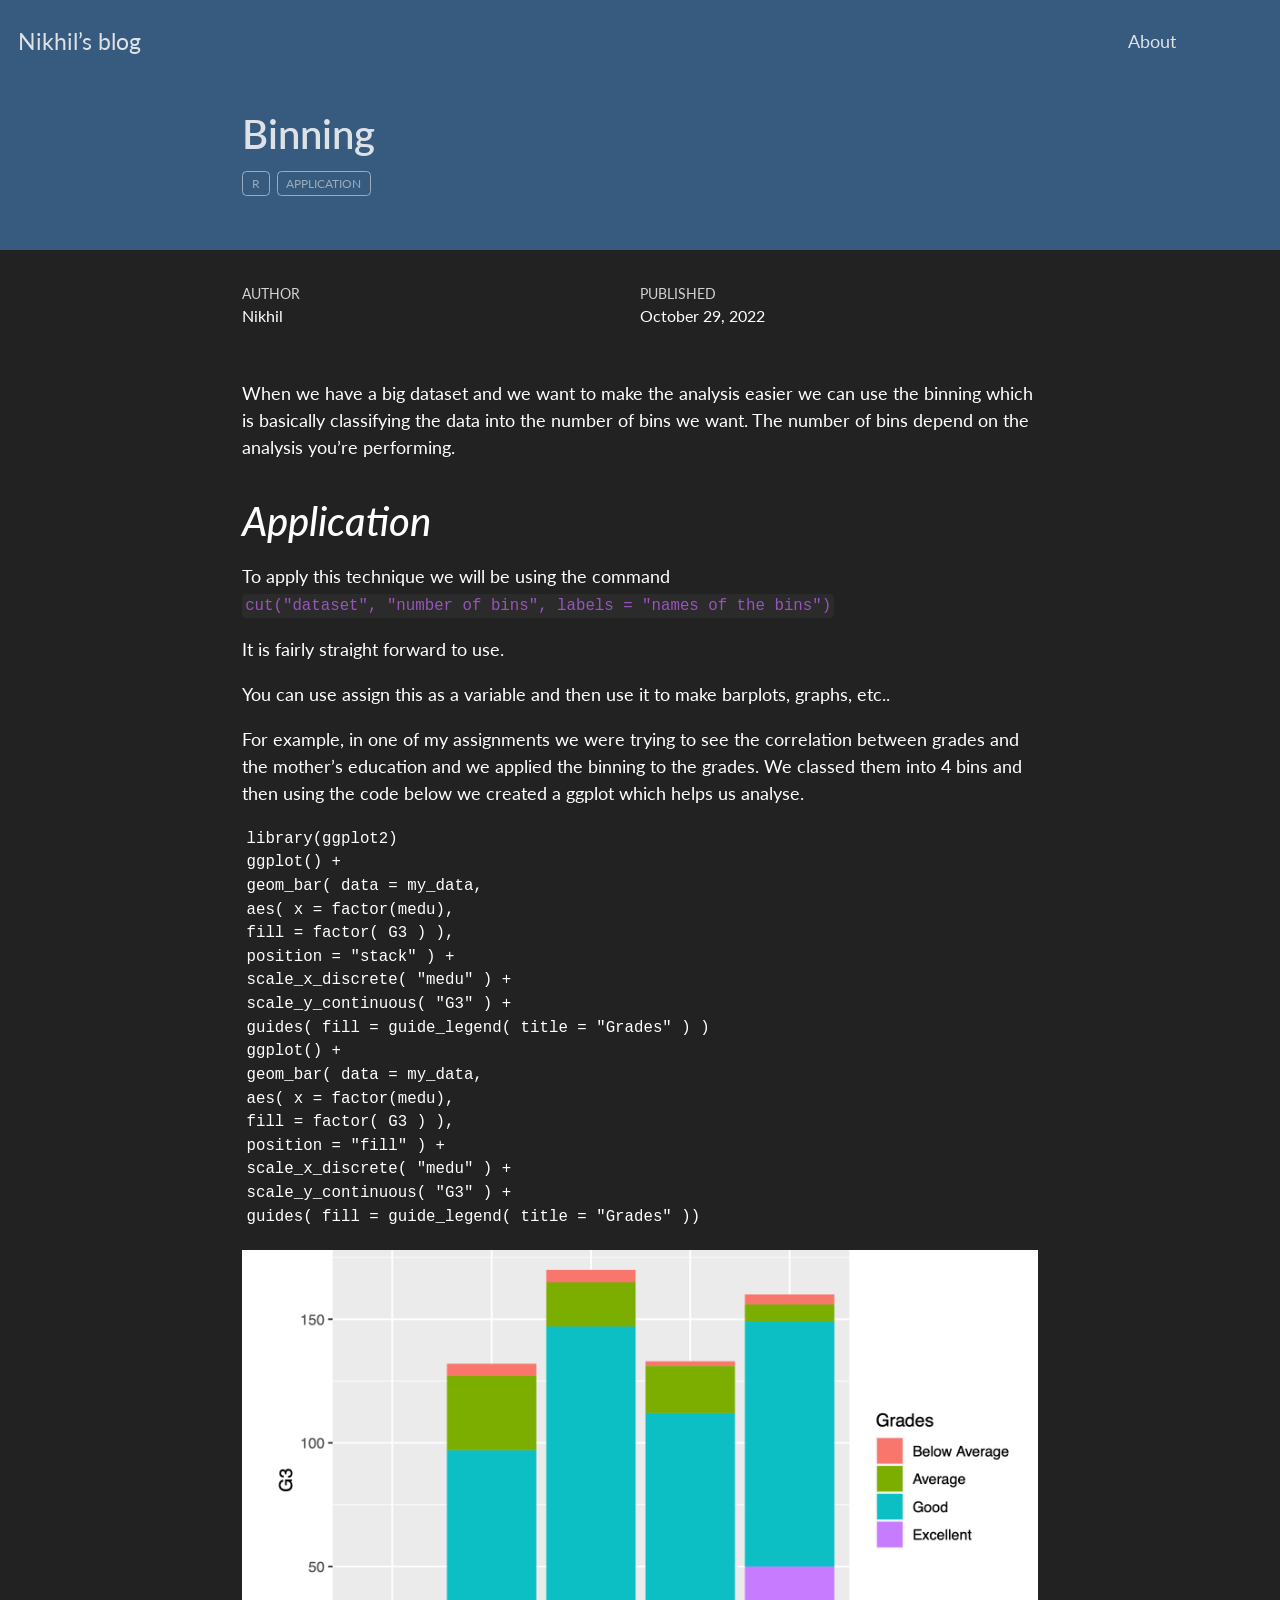
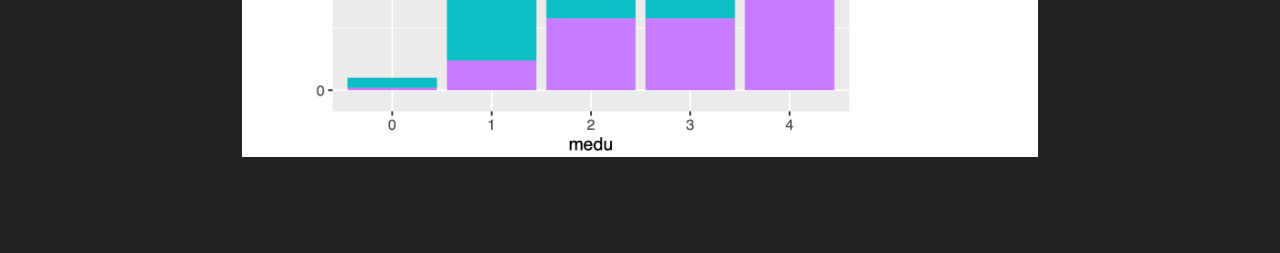
==== docs/posts/Binning/index.html @ 4b439d76 "init" ====
<!DOCTYPE html>
<html xmlns="http://www.w3.org/1999/xhtml" lang="en" xml:lang="en"><head>

<meta charset="utf-8">
<meta name="generator" content="quarto-1.1.251">

<meta name="viewport" content="width=device-width, initial-scale=1.0, user-scalable=yes">

<meta name="author" content="Nikhil">
<meta name="dcterms.date" content="2022-10-29">

<title>Nikhil’s blog - Binning</title>
<style>
code{white-space: pre-wrap;}
span.smallcaps{font-variant: small-caps;}
div.columns{display: flex; gap: min(4vw, 1.5em);}
div.column{flex: auto; overflow-x: auto;}
div.hanging-indent{margin-left: 1.5em; text-indent: -1.5em;}
ul.task-list{list-style: none;}
ul.task-list li input[type="checkbox"] {
  width: 0.8em;
  margin: 0 0.8em 0.2em -1.6em;
  vertical-align: middle;
}
</style>


<script src="../../site_libs/quarto-nav/quarto-nav.js"></script>
<script src="../../site_libs/quarto-nav/headroom.min.js"></script>
<script src="../../site_libs/clipboard/clipboard.min.js"></script>
<script src="../../site_libs/quarto-search/autocomplete.umd.js"></script>
<script src="../../site_libs/quarto-search/fuse.min.js"></script>
<script src="../../site_libs/quarto-search/quarto-search.js"></script>
<meta name="quarto:offset" content="../../">
<script src="../../site_libs/quarto-html/quarto.js"></script>
<script src="../../site_libs/quarto-html/popper.min.js"></script>
<script src="../../site_libs/quarto-html/tippy.umd.min.js"></script>
<script src="../../site_libs/quarto-html/anchor.min.js"></script>
<link href="../../site_libs/quarto-html/tippy.css" rel="stylesheet">
<link href="../../site_libs/quarto-html/quarto-syntax-highlighting-dark.css" rel="stylesheet" id="quarto-text-highlighting-styles">
<script src="../../site_libs/bootstrap/bootstrap.min.js"></script>
<link href="../../site_libs/bootstrap/bootstrap-icons.css" rel="stylesheet">
<link href="../../site_libs/bootstrap/bootstrap.min.css" rel="stylesheet" id="quarto-bootstrap" data-mode="dark">
<script id="quarto-search-options" type="application/json">{
  "location": "navbar",
  "copy-button": false,
  "collapse-after": 3,
  "panel-placement": "end",
  "type": "overlay",
  "limit": 20,
  "language": {
    "search-no-results-text": "No results",
    "search-matching-documents-text": "matching documents",
    "search-copy-link-title": "Copy link to search",
    "search-hide-matches-text": "Hide additional matches",
    "search-more-match-text": "more match in this document",
    "search-more-matches-text": "more matches in this document",
    "search-clear-button-title": "Clear",
    "search-detached-cancel-button-title": "Cancel",
    "search-submit-button-title": "Submit"
  }
}</script>


<link rel="stylesheet" href="../../styles.css">
</head>

<body class="nav-fixed fullcontent">

<div id="quarto-search-results"></div>
  <header id="quarto-header" class="headroom fixed-top">
    <nav class="navbar navbar-expand-lg navbar-dark ">
      <div class="navbar-container container-fluid">
      <div class="navbar-brand-container">
    <a class="navbar-brand" href="../../index.html">
    <span class="navbar-title">Nikhil’s blog</span>
    </a>
  </div>
          <button class="navbar-toggler" type="button" data-bs-toggle="collapse" data-bs-target="#navbarCollapse" aria-controls="navbarCollapse" aria-expanded="false" aria-label="Toggle navigation" onclick="if (window.quartoToggleHeadroom) { window.quartoToggleHeadroom(); }">
  <span class="navbar-toggler-icon"></span>
</button>
          <div class="collapse navbar-collapse" id="navbarCollapse">
            <ul class="navbar-nav navbar-nav-scroll ms-auto">
  <li class="nav-item">
    <a class="nav-link" href="../../about.html">About</a>
  </li>  
  <li class="nav-item compact">
    <a class="nav-link" href="https://github.com/nikh123"><i class="bi bi-github" role="img">
</i> 
 </a>
  </li>  
  <li class="nav-item compact">
    <a class="nav-link" href="https://twitter.com/Nikh108"><i class="bi bi-twitter" role="img">
</i> 
 </a>
  </li>  
  <li class="nav-item compact">
    <a class="nav-link" href="https://www.linkedin.com/in/nikhil-acharya-5a8049258/"><i class="bi bi-linkedin" role="img">
</i> 
 </a>
  </li>  
</ul>
              <div id="quarto-search" class="" title="Search"></div>
          </div> <!-- /navcollapse -->
      </div> <!-- /container-fluid -->
    </nav>
</header>
<!-- content -->
<header id="title-block-header" class="quarto-title-block default page-columns page-full">
  <div class="quarto-title-banner page-columns page-full">
    <div class="quarto-title column-body">
      <h1 class="title">Binning</h1>
                                <div class="quarto-categories">
                <div class="quarto-category">R</div>
                <div class="quarto-category">application</div>
              </div>
                  </div>
  </div>
    
  
  <div class="quarto-title-meta">

      <div>
      <div class="quarto-title-meta-heading">Author</div>
      <div class="quarto-title-meta-contents">
               <p>Nikhil </p>
            </div>
    </div>
      
      <div>
      <div class="quarto-title-meta-heading">Published</div>
      <div class="quarto-title-meta-contents">
        <p class="date">October 29, 2022</p>
      </div>
    </div>
      
    </div>
    
  
  </header><div id="quarto-content" class="quarto-container page-columns page-rows-contents page-layout-article page-navbar">
<!-- sidebar -->
<!-- margin-sidebar -->
    
<!-- main -->
<main class="content quarto-banner-title-block" id="quarto-document-content">




<p>When we have a big dataset and we want to make the analysis easier we can use the binning which is basically classifying the data into the number of bins we want. The number of bins depend on the analysis you’re performing.</p>
<section id="application" class="level1">
<h1><em>Application</em></h1>
<p>To apply this technique we will be using the command <code>cut("dataset", "number of bins", labels = "names of the bins")</code></p>
<p>It is fairly straight forward to use.</p>
<p>You can use assign this as a variable and then use it to make barplots, graphs, etc..</p>
<p>For example, in one of my assignments we were trying to see the correlation between grades and the mother’s education and we applied the binning to the grades. We classed them into 4 bins and then using the code below we created a ggplot which helps us analyse.</p>
<pre><code>library(ggplot2)
ggplot() +
geom_bar( data = my_data,
aes( x = factor(medu),
fill = factor( G3 ) ),
position = "stack" ) +
scale_x_discrete( "medu" ) +
scale_y_continuous( "G3" ) +
guides( fill = guide_legend( title = "Grades" ) )
ggplot() +
geom_bar( data = my_data,
aes( x = factor(medu),
fill = factor( G3 ) ),
position = "fill" ) +
scale_x_discrete( "medu" ) +
scale_y_continuous( "G3" ) +
guides( fill = guide_legend( title = "Grades" ))</code></pre>
<p><img src="Screenshot%202022-11-28%20at%2023.56.26.png" class="img-fluid"></p>


</section>

</main> <!-- /main -->
<script id="quarto-html-after-body" type="application/javascript">
window.document.addEventListener("DOMContentLoaded", function (event) {
  const toggleBodyColorMode = (bsSheetEl) => {
    const mode = bsSheetEl.getAttribute("data-mode");
    const bodyEl = window.document.querySelector("body");
    if (mode === "dark") {
      bodyEl.classList.add("quarto-dark");
      bodyEl.classList.remove("quarto-light");
    } else {
      bodyEl.classList.add("quarto-light");
      bodyEl.classList.remove("quarto-dark");
    }
  }
  const toggleBodyColorPrimary = () => {
    const bsSheetEl = window.document.querySelector("link#quarto-bootstrap");
    if (bsSheetEl) {
      toggleBodyColorMode(bsSheetEl);
    }
  }
  toggleBodyColorPrimary();  
  const icon = "";
  const anchorJS = new window.AnchorJS();
  anchorJS.options = {
    placement: 'right',
    icon: icon
  };
  anchorJS.add('.anchored');
  const clipboard = new window.ClipboardJS('.code-copy-button', {
    target: function(trigger) {
      return trigger.previousElementSibling;
    }
  });
  clipboard.on('success', function(e) {
    // button target
    const button = e.trigger;
    // don't keep focus
    button.blur();
    // flash "checked"
    button.classList.add('code-copy-button-checked');
    var currentTitle = button.getAttribute("title");
    button.setAttribute("title", "Copied!");
    setTimeout(function() {
      button.setAttribute("title", currentTitle);
      button.classList.remove('code-copy-button-checked');
    }, 1000);
    // clear code selection
    e.clearSelection();
  });
  function tippyHover(el, contentFn) {
    const config = {
      allowHTML: true,
      content: contentFn,
      maxWidth: 500,
      delay: 100,
      arrow: false,
      appendTo: function(el) {
          return el.parentElement;
      },
      interactive: true,
      interactiveBorder: 10,
      theme: 'quarto',
      placement: 'bottom-start'
    };
    window.tippy(el, config); 
  }
  const noterefs = window.document.querySelectorAll('a[role="doc-noteref"]');
  for (var i=0; i<noterefs.length; i++) {
    const ref = noterefs[i];
    tippyHover(ref, function() {
      // use id or data attribute instead here
      let href = ref.getAttribute('data-footnote-href') || ref.getAttribute('href');
      try { href = new URL(href).hash; } catch {}
      const id = href.replace(/^#\/?/, "");
      const note = window.document.getElementById(id);
      return note.innerHTML;
    });
  }
  var bibliorefs = window.document.querySelectorAll('a[role="doc-biblioref"]');
  for (var i=0; i<bibliorefs.length; i++) {
    const ref = bibliorefs[i];
    const cites = ref.parentNode.getAttribute('data-cites').split(' ');
    tippyHover(ref, function() {
      var popup = window.document.createElement('div');
      cites.forEach(function(cite) {
        var citeDiv = window.document.createElement('div');
        citeDiv.classList.add('hanging-indent');
        citeDiv.classList.add('csl-entry');
        var biblioDiv = window.document.getElementById('ref-' + cite);
        if (biblioDiv) {
          citeDiv.innerHTML = biblioDiv.innerHTML;
        }
        popup.appendChild(citeDiv);
      });
      return popup.innerHTML;
    });
  }
});
</script>
</div> <!-- /content -->



</body></html>
---- docs/site_libs/quarto-html/tippy.css ----
.tippy-box[data-animation=fade][data-state=hidden]{opacity:0}[data-tippy-root]{max-width:calc(100vw - 10px)}.tippy-box{position:relative;background-color:#333;color:#fff;border-radius:4px;font-size:14px;line-height:1.4;white-space:normal;outline:0;transition-property:transform,visibility,opacity}.tippy-box[data-placement^=top]>.tippy-arrow{bottom:0}.tippy-box[data-placement^=top]>.tippy-arrow:before{bottom:-7px;left:0;border-width:8px 8px 0;border-top-color:initial;transform-origin:center top}.tippy-box[data-placement^=bottom]>.tippy-arrow{top:0}.tippy-box[data-placement^=bottom]>.tippy-arrow:before{top:-7px;left:0;border-width:0 8px 8px;border-bottom-color:initial;transform-origin:center bottom}.tippy-box[data-placement^=left]>.tippy-arrow{right:0}.tippy-box[data-placement^=left]>.tippy-arrow:before{border-width:8px 0 8px 8px;border-left-color:initial;right:-7px;transform-origin:center left}.tippy-box[data-placement^=right]>.tippy-arrow{left:0}.tippy-box[data-placement^=right]>.tippy-arrow:before{left:-7px;border-width:8px 8px 8px 0;border-right-color:initial;transform-origin:center right}.tippy-box[data-inertia][data-state=visible]{transition-timing-function:cubic-bezier(.54,1.5,.38,1.11)}.tippy-arrow{width:16px;height:16px;color:#333}.tippy-arrow:before{content:"";position:absolute;border-color:transparent;border-style:solid}.tippy-content{position:relative;padding:5px 9px;z-index:1}
---- docs/styles.css ----
/* css styles */
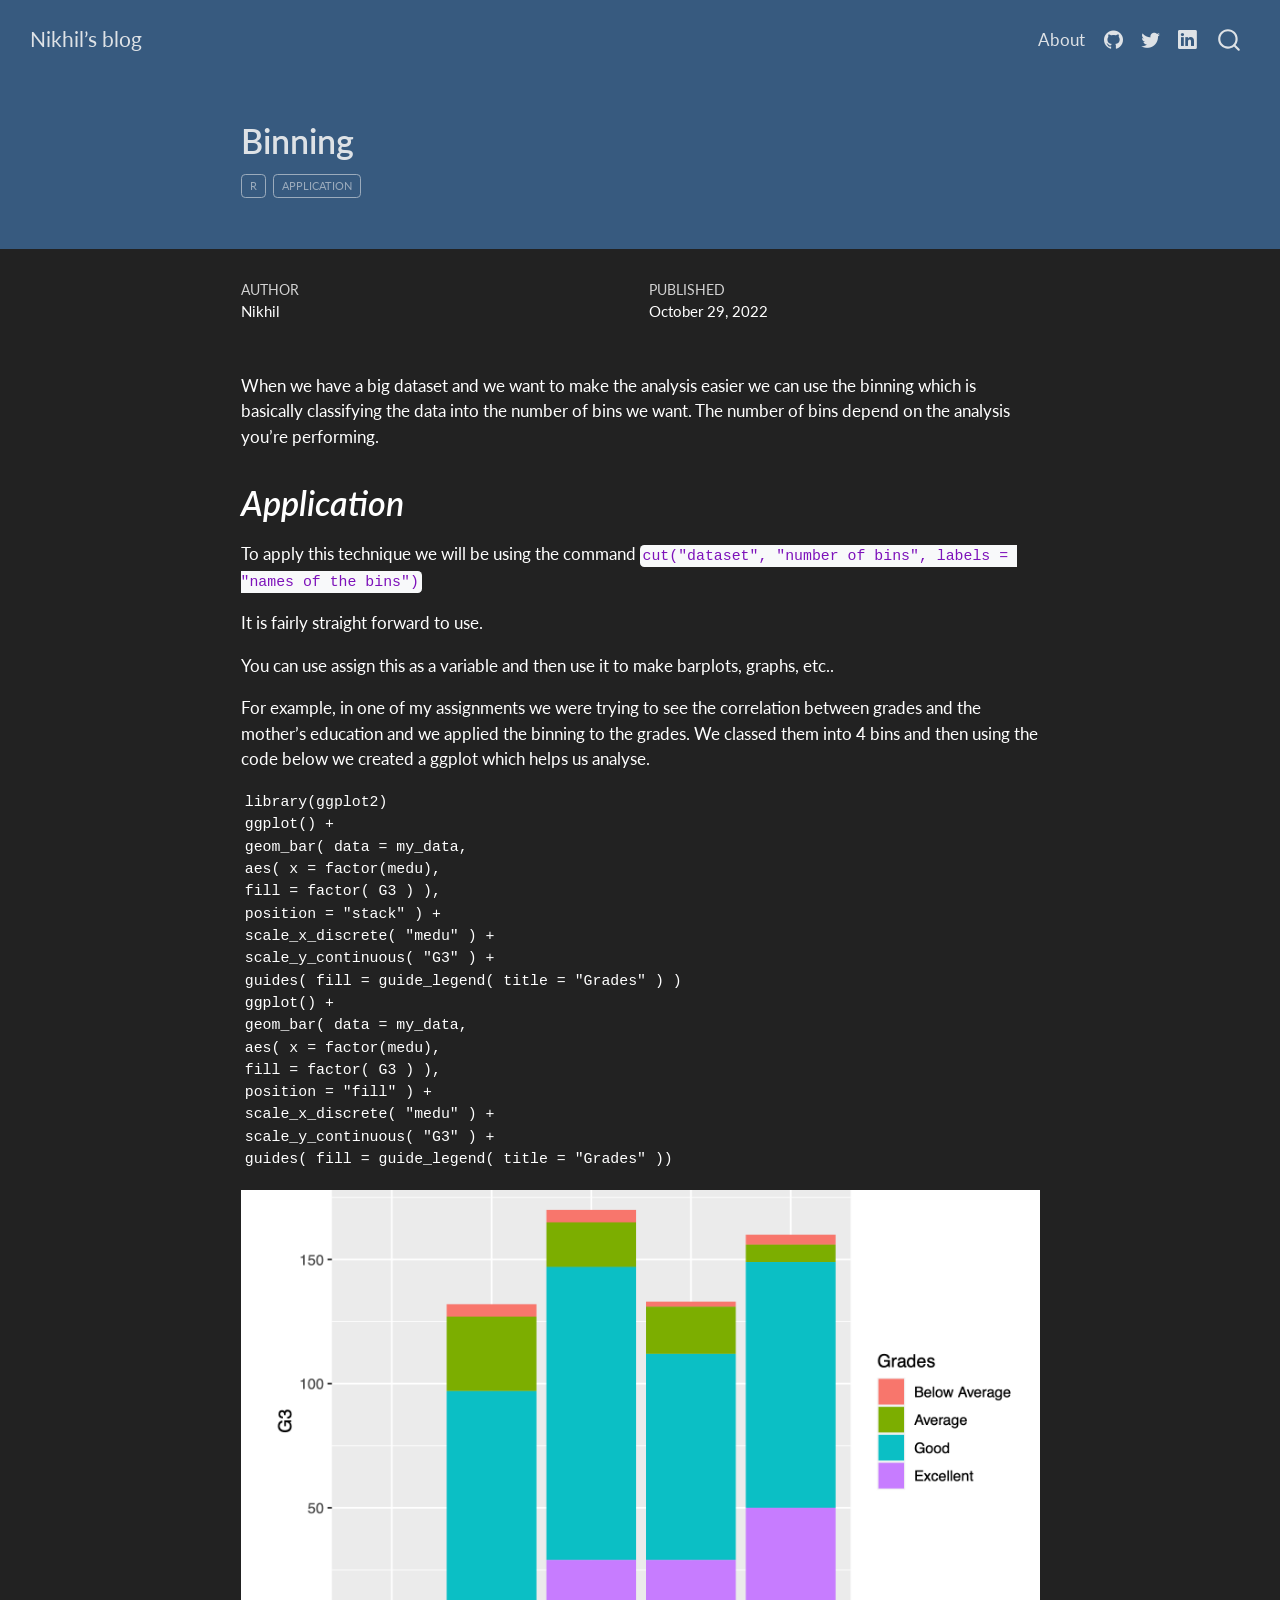
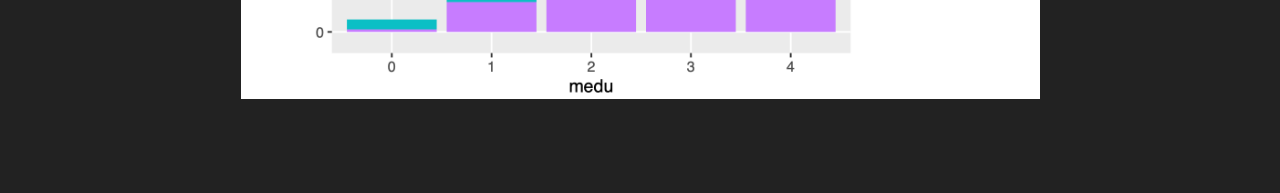
==== commit 9b9a22e6: "Add posts for weather station, CineMatch, RealEstateHub, supermarket data and Google Code-in project" ====
--- a/docs/posts/Binning/index.html
+++ b/docs/posts/Binning/index.html
@@ -2,14 +2,14 @@
 <html xmlns="http://www.w3.org/1999/xhtml" lang="en" xml:lang="en"><head>
 
 <meta charset="utf-8">
-<meta name="generator" content="quarto-1.1.251">
+<meta name="generator" content="quarto-1.5.57">
 
 <meta name="viewport" content="width=device-width, initial-scale=1.0, user-scalable=yes">
 
 <meta name="author" content="Nikhil">
 <meta name="dcterms.date" content="2022-10-29">
 
-<title>Nikhil’s blog - Binning</title>
+<title>Binning – Nikhil’s blog</title>
 <style>
 code{white-space: pre-wrap;}
 span.smallcaps{font-variant: small-caps;}
@@ -19,7 +19,7 @@
 ul.task-list{list-style: none;}
 ul.task-list li input[type="checkbox"] {
   width: 0.8em;
-  margin: 0 0.8em 0.2em -1.6em;
+  margin: 0 0.8em 0.2em -1em; /* quarto-specific, see https://github.com/quarto-dev/quarto-cli/issues/4556 */ 
   vertical-align: middle;
 }
 </style>
@@ -47,7 +47,13 @@
   "collapse-after": 3,
   "panel-placement": "end",
   "type": "overlay",
-  "limit": 20,
+  "limit": 50,
+  "keyboard-shortcut": [
+    "f",
+    "/",
+    "s"
+  ],
+  "show-item-context": false,
   "language": {
     "search-no-results-text": "No results",
     "search-matching-documents-text": "matching documents",
@@ -56,8 +62,10 @@
     "search-more-match-text": "more match in this document",
     "search-more-matches-text": "more matches in this document",
     "search-clear-button-title": "Clear",
+    "search-text-placeholder": "",
     "search-detached-cancel-button-title": "Cancel",
-    "search-submit-button-title": "Submit"
+    "search-submit-button-title": "Submit",
+    "search-label": "Search"
   }
 }</script>
 
@@ -68,40 +76,43 @@
 <body class="nav-fixed fullcontent">
 
 <div id="quarto-search-results"></div>
-  <header id="quarto-header" class="headroom fixed-top">
-    <nav class="navbar navbar-expand-lg navbar-dark ">
+  <header id="quarto-header" class="headroom fixed-top quarto-banner">
+    <nav class="navbar navbar-expand-lg " data-bs-theme="dark">
       <div class="navbar-container container-fluid">
-      <div class="navbar-brand-container">
+      <div class="navbar-brand-container mx-auto">
     <a class="navbar-brand" href="../../index.html">
     <span class="navbar-title">Nikhil’s blog</span>
     </a>
   </div>
-          <button class="navbar-toggler" type="button" data-bs-toggle="collapse" data-bs-target="#navbarCollapse" aria-controls="navbarCollapse" aria-expanded="false" aria-label="Toggle navigation" onclick="if (window.quartoToggleHeadroom) { window.quartoToggleHeadroom(); }">
+            <div id="quarto-search" class="" title="Search"></div>
+          <button class="navbar-toggler" type="button" data-bs-toggle="collapse" data-bs-target="#navbarCollapse" aria-controls="navbarCollapse" role="menu" aria-expanded="false" aria-label="Toggle navigation" onclick="if (window.quartoToggleHeadroom) { window.quartoToggleHeadroom(); }">
   <span class="navbar-toggler-icon"></span>
 </button>
           <div class="collapse navbar-collapse" id="navbarCollapse">
             <ul class="navbar-nav navbar-nav-scroll ms-auto">
   <li class="nav-item">
-    <a class="nav-link" href="../../about.html">About</a>
+    <a class="nav-link" href="../../about.html"> 
+<span class="menu-text">About</span></a>
   </li>  
   <li class="nav-item compact">
-    <a class="nav-link" href="https://github.com/nikh123"><i class="bi bi-github" role="img">
+    <a class="nav-link" href="https://github.com/nikh123"> <i class="bi bi-github" role="img">
 </i> 
- </a>
+<span class="menu-text"></span></a>
   </li>  
   <li class="nav-item compact">
-    <a class="nav-link" href="https://twitter.com/Nikh108"><i class="bi bi-twitter" role="img">
+    <a class="nav-link" href="https://twitter.com/Nikh108"> <i class="bi bi-twitter" role="img">
 </i> 
- </a>
+<span class="menu-text"></span></a>
   </li>  
   <li class="nav-item compact">
-    <a class="nav-link" href="https://www.linkedin.com/in/nikhil-acharya-5a8049258/"><i class="bi bi-linkedin" role="img">
+    <a class="nav-link" href="https://www.linkedin.com/in/nikhil-acharya-5a8049258/"> <i class="bi bi-linkedin" role="img">
 </i> 
- </a>
+<span class="menu-text"></span></a>
   </li>  
 </ul>
-              <div id="quarto-search" class="" title="Search"></div>
           </div> <!-- /navcollapse -->
+            <div class="quarto-navbar-tools">
+</div>
       </div> <!-- /container-fluid -->
     </nav>
 </header>
@@ -133,6 +144,7 @@
         <p class="date">October 29, 2022</p>
       </div>
     </div>
+    
       
     </div>
     
@@ -143,6 +155,7 @@
     
 <!-- main -->
 <main class="content quarto-banner-title-block" id="quarto-document-content">
+
 
 
 
@@ -171,7 +184,7 @@
 scale_x_discrete( "medu" ) +
 scale_y_continuous( "G3" ) +
 guides( fill = guide_legend( title = "Grades" ))</code></pre>
-<p><img src="Screenshot%202022-11-28%20at%2023.56.26.png" class="img-fluid"></p>
+<p><img src="Screenshot 2022-11-28 at 23.56.26.png" class="img-fluid"></p>
 
 
 </section>
@@ -204,12 +217,15 @@
     icon: icon
   };
   anchorJS.add('.anchored');
-  const clipboard = new window.ClipboardJS('.code-copy-button', {
-    target: function(trigger) {
-      return trigger.previousElementSibling;
-    }
-  });
-  clipboard.on('success', function(e) {
+  const isCodeAnnotation = (el) => {
+    for (const clz of el.classList) {
+      if (clz.startsWith('code-annotation-')) {                     
+        return true;
+      }
+    }
+    return false;
+  }
+  const onCopySuccess = function(e) {
     // button target
     const button = e.trigger;
     // don't keep focus
@@ -218,17 +234,73 @@
     button.classList.add('code-copy-button-checked');
     var currentTitle = button.getAttribute("title");
     button.setAttribute("title", "Copied!");
+    let tooltip;
+    if (window.bootstrap) {
+      button.setAttribute("data-bs-toggle", "tooltip");
+      button.setAttribute("data-bs-placement", "left");
+      button.setAttribute("data-bs-title", "Copied!");
+      tooltip = new bootstrap.Tooltip(button, 
+        { trigger: "manual", 
+          customClass: "code-copy-button-tooltip",
+          offset: [0, -8]});
+      tooltip.show();    
+    }
     setTimeout(function() {
+      if (tooltip) {
+        tooltip.hide();
+        button.removeAttribute("data-bs-title");
+        button.removeAttribute("data-bs-toggle");
+        button.removeAttribute("data-bs-placement");
+      }
       button.setAttribute("title", currentTitle);
       button.classList.remove('code-copy-button-checked');
     }, 1000);
     // clear code selection
     e.clearSelection();
+  }
+  const getTextToCopy = function(trigger) {
+      const codeEl = trigger.previousElementSibling.cloneNode(true);
+      for (const childEl of codeEl.children) {
+        if (isCodeAnnotation(childEl)) {
+          childEl.remove();
+        }
+      }
+      return codeEl.innerText;
+  }
+  const clipboard = new window.ClipboardJS('.code-copy-button:not([data-in-quarto-modal])', {
+    text: getTextToCopy
   });
-  function tippyHover(el, contentFn) {
+  clipboard.on('success', onCopySuccess);
+  if (window.document.getElementById('quarto-embedded-source-code-modal')) {
+    // For code content inside modals, clipBoardJS needs to be initialized with a container option
+    // TODO: Check when it could be a function (https://github.com/zenorocha/clipboard.js/issues/860)
+    const clipboardModal = new window.ClipboardJS('.code-copy-button[data-in-quarto-modal]', {
+      text: getTextToCopy,
+      container: window.document.getElementById('quarto-embedded-source-code-modal')
+    });
+    clipboardModal.on('success', onCopySuccess);
+  }
+    var localhostRegex = new RegExp(/^(?:http|https):\/\/localhost\:?[0-9]*\//);
+    var mailtoRegex = new RegExp(/^mailto:/);
+      var filterRegex = new RegExp('/' + window.location.host + '/');
+    var isInternal = (href) => {
+        return filterRegex.test(href) || localhostRegex.test(href) || mailtoRegex.test(href);
+    }
+    // Inspect non-navigation links and adorn them if external
+ 	var links = window.document.querySelectorAll('a[href]:not(.nav-link):not(.navbar-brand):not(.toc-action):not(.sidebar-link):not(.sidebar-item-toggle):not(.pagination-link):not(.no-external):not([aria-hidden]):not(.dropdown-item):not(.quarto-navigation-tool):not(.about-link)');
+    for (var i=0; i<links.length; i++) {
+      const link = links[i];
+      if (!isInternal(link.href)) {
+        // undo the damage that might have been done by quarto-nav.js in the case of
+        // links that we want to consider external
+        if (link.dataset.originalHref !== undefined) {
+          link.href = link.dataset.originalHref;
+        }
+      }
+    }
+  function tippyHover(el, contentFn, onTriggerFn, onUntriggerFn) {
     const config = {
       allowHTML: true,
-      content: contentFn,
       maxWidth: 500,
       delay: 100,
       arrow: false,
@@ -238,8 +310,17 @@
       interactive: true,
       interactiveBorder: 10,
       theme: 'quarto',
-      placement: 'bottom-start'
+      placement: 'bottom-start',
     };
+    if (contentFn) {
+      config.content = contentFn;
+    }
+    if (onTriggerFn) {
+      config.onTrigger = onTriggerFn;
+    }
+    if (onUntriggerFn) {
+      config.onUntrigger = onUntriggerFn;
+    }
     window.tippy(el, config); 
   }
   const noterefs = window.document.querySelectorAll('a[role="doc-noteref"]');
@@ -251,27 +332,281 @@
       try { href = new URL(href).hash; } catch {}
       const id = href.replace(/^#\/?/, "");
       const note = window.document.getElementById(id);
-      return note.innerHTML;
+      if (note) {
+        return note.innerHTML;
+      } else {
+        return "";
+      }
     });
   }
+  const xrefs = window.document.querySelectorAll('a.quarto-xref');
+  const processXRef = (id, note) => {
+    // Strip column container classes
+    const stripColumnClz = (el) => {
+      el.classList.remove("page-full", "page-columns");
+      if (el.children) {
+        for (const child of el.children) {
+          stripColumnClz(child);
+        }
+      }
+    }
+    stripColumnClz(note)
+    if (id === null || id.startsWith('sec-')) {
+      // Special case sections, only their first couple elements
+      const container = document.createElement("div");
+      if (note.children && note.children.length > 2) {
+        container.appendChild(note.children[0].cloneNode(true));
+        for (let i = 1; i < note.children.length; i++) {
+          const child = note.children[i];
+          if (child.tagName === "P" && child.innerText === "") {
+            continue;
+          } else {
+            container.appendChild(child.cloneNode(true));
+            break;
+          }
+        }
+        if (window.Quarto?.typesetMath) {
+          window.Quarto.typesetMath(container);
+        }
+        return container.innerHTML
+      } else {
+        if (window.Quarto?.typesetMath) {
+          window.Quarto.typesetMath(note);
+        }
+        return note.innerHTML;
+      }
+    } else {
+      // Remove any anchor links if they are present
+      const anchorLink = note.querySelector('a.anchorjs-link');
+      if (anchorLink) {
+        anchorLink.remove();
+      }
+      if (window.Quarto?.typesetMath) {
+        window.Quarto.typesetMath(note);
+      }
+      // TODO in 1.5, we should make sure this works without a callout special case
+      if (note.classList.contains("callout")) {
+        return note.outerHTML;
+      } else {
+        return note.innerHTML;
+      }
+    }
+  }
+  for (var i=0; i<xrefs.length; i++) {
+    const xref = xrefs[i];
+    tippyHover(xref, undefined, function(instance) {
+      instance.disable();
+      let url = xref.getAttribute('href');
+      let hash = undefined; 
+      if (url.startsWith('#')) {
+        hash = url;
+      } else {
+        try { hash = new URL(url).hash; } catch {}
+      }
+      if (hash) {
+        const id = hash.replace(/^#\/?/, "");
+        const note = window.document.getElementById(id);
+        if (note !== null) {
+          try {
+            const html = processXRef(id, note.cloneNode(true));
+            instance.setContent(html);
+          } finally {
+            instance.enable();
+            instance.show();
+          }
+        } else {
+          // See if we can fetch this
+          fetch(url.split('#')[0])
+          .then(res => res.text())
+          .then(html => {
+            const parser = new DOMParser();
+            const htmlDoc = parser.parseFromString(html, "text/html");
+            const note = htmlDoc.getElementById(id);
+            if (note !== null) {
+              const html = processXRef(id, note);
+              instance.setContent(html);
+            } 
+          }).finally(() => {
+            instance.enable();
+            instance.show();
+          });
+        }
+      } else {
+        // See if we can fetch a full url (with no hash to target)
+        // This is a special case and we should probably do some content thinning / targeting
+        fetch(url)
+        .then(res => res.text())
+        .then(html => {
+          const parser = new DOMParser();
+          const htmlDoc = parser.parseFromString(html, "text/html");
+          const note = htmlDoc.querySelector('main.content');
+          if (note !== null) {
+            // This should only happen for chapter cross references
+            // (since there is no id in the URL)
+            // remove the first header
+            if (note.children.length > 0 && note.children[0].tagName === "HEADER") {
+              note.children[0].remove();
+            }
+            const html = processXRef(null, note);
+            instance.setContent(html);
+          } 
+        }).finally(() => {
+          instance.enable();
+          instance.show();
+        });
+      }
+    }, function(instance) {
+    });
+  }
+      let selectedAnnoteEl;
+      const selectorForAnnotation = ( cell, annotation) => {
+        let cellAttr = 'data-code-cell="' + cell + '"';
+        let lineAttr = 'data-code-annotation="' +  annotation + '"';
+        const selector = 'span[' + cellAttr + '][' + lineAttr + ']';
+        return selector;
+      }
+      const selectCodeLines = (annoteEl) => {
+        const doc = window.document;
+        const targetCell = annoteEl.getAttribute("data-target-cell");
+        const targetAnnotation = annoteEl.getAttribute("data-target-annotation");
+        const annoteSpan = window.document.querySelector(selectorForAnnotation(targetCell, targetAnnotation));
+        const lines = annoteSpan.getAttribute("data-code-lines").split(",");
+        const lineIds = lines.map((line) => {
+          return targetCell + "-" + line;
+        })
+        let top = null;
+        let height = null;
+        let parent = null;
+        if (lineIds.length > 0) {
+            //compute the position of the single el (top and bottom and make a div)
+            const el = window.document.getElementById(lineIds[0]);
+            top = el.offsetTop;
+            height = el.offsetHeight;
+            parent = el.parentElement.parentElement;
+          if (lineIds.length > 1) {
+            const lastEl = window.document.getElementById(lineIds[lineIds.length - 1]);
+            const bottom = lastEl.offsetTop + lastEl.offsetHeight;
+            height = bottom - top;
+          }
+          if (top !== null && height !== null && parent !== null) {
+            // cook up a div (if necessary) and position it 
+            let div = window.document.getElementById("code-annotation-line-highlight");
+            if (div === null) {
+              div = window.document.createElement("div");
+              div.setAttribute("id", "code-annotation-line-highlight");
+              div.style.position = 'absolute';
+              parent.appendChild(div);
+            }
+            div.style.top = top - 2 + "px";
+            div.style.height = height + 4 + "px";
+            div.style.left = 0;
+            let gutterDiv = window.document.getElementById("code-annotation-line-highlight-gutter");
+            if (gutterDiv === null) {
+              gutterDiv = window.document.createElement("div");
+              gutterDiv.setAttribute("id", "code-annotation-line-highlight-gutter");
+              gutterDiv.style.position = 'absolute';
+              const codeCell = window.document.getElementById(targetCell);
+              const gutter = codeCell.querySelector('.code-annotation-gutter');
+              gutter.appendChild(gutterDiv);
+            }
+            gutterDiv.style.top = top - 2 + "px";
+            gutterDiv.style.height = height + 4 + "px";
+          }
+          selectedAnnoteEl = annoteEl;
+        }
+      };
+      const unselectCodeLines = () => {
+        const elementsIds = ["code-annotation-line-highlight", "code-annotation-line-highlight-gutter"];
+        elementsIds.forEach((elId) => {
+          const div = window.document.getElementById(elId);
+          if (div) {
+            div.remove();
+          }
+        });
+        selectedAnnoteEl = undefined;
+      };
+        // Handle positioning of the toggle
+    window.addEventListener(
+      "resize",
+      throttle(() => {
+        elRect = undefined;
+        if (selectedAnnoteEl) {
+          selectCodeLines(selectedAnnoteEl);
+        }
+      }, 10)
+    );
+    function throttle(fn, ms) {
+    let throttle = false;
+    let timer;
+      return (...args) => {
+        if(!throttle) { // first call gets through
+            fn.apply(this, args);
+            throttle = true;
+        } else { // all the others get throttled
+            if(timer) clearTimeout(timer); // cancel #2
+            timer = setTimeout(() => {
+              fn.apply(this, args);
+              timer = throttle = false;
+            }, ms);
+        }
+      };
+    }
+      // Attach click handler to the DT
+      const annoteDls = window.document.querySelectorAll('dt[data-target-cell]');
+      for (const annoteDlNode of annoteDls) {
+        annoteDlNode.addEventListener('click', (event) => {
+          const clickedEl = event.target;
+          if (clickedEl !== selectedAnnoteEl) {
+            unselectCodeLines();
+            const activeEl = window.document.querySelector('dt[data-target-cell].code-annotation-active');
+            if (activeEl) {
+              activeEl.classList.remove('code-annotation-active');
+            }
+            selectCodeLines(clickedEl);
+            clickedEl.classList.add('code-annotation-active');
+          } else {
+            // Unselect the line
+            unselectCodeLines();
+            clickedEl.classList.remove('code-annotation-active');
+          }
+        });
+      }
+  const findCites = (el) => {
+    const parentEl = el.parentElement;
+    if (parentEl) {
+      const cites = parentEl.dataset.cites;
+      if (cites) {
+        return {
+          el,
+          cites: cites.split(' ')
+        };
+      } else {
+        return findCites(el.parentElement)
+      }
+    } else {
+      return undefined;
+    }
+  };
   var bibliorefs = window.document.querySelectorAll('a[role="doc-biblioref"]');
   for (var i=0; i<bibliorefs.length; i++) {
     const ref = bibliorefs[i];
-    const cites = ref.parentNode.getAttribute('data-cites').split(' ');
-    tippyHover(ref, function() {
-      var popup = window.document.createElement('div');
-      cites.forEach(function(cite) {
-        var citeDiv = window.document.createElement('div');
-        citeDiv.classList.add('hanging-indent');
-        citeDiv.classList.add('csl-entry');
-        var biblioDiv = window.document.getElementById('ref-' + cite);
-        if (biblioDiv) {
-          citeDiv.innerHTML = biblioDiv.innerHTML;
-        }
-        popup.appendChild(citeDiv);
+    const citeInfo = findCites(ref);
+    if (citeInfo) {
+      tippyHover(citeInfo.el, function() {
+        var popup = window.document.createElement('div');
+        citeInfo.cites.forEach(function(cite) {
+          var citeDiv = window.document.createElement('div');
+          citeDiv.classList.add('hanging-indent');
+          citeDiv.classList.add('csl-entry');
+          var biblioDiv = window.document.getElementById('ref-' + cite);
+          if (biblioDiv) {
+            citeDiv.innerHTML = biblioDiv.innerHTML;
+          }
+          popup.appendChild(citeDiv);
+        });
+        return popup.innerHTML;
       });
-      return popup.innerHTML;
-    });
+    }
   }
 });
 </script>
@@ -279,4 +614,5 @@
 
 
 
+
 </body></html>
--- a/docs/site_libs/quarto-html/quarto-syntax-highlighting-dark.css
+++ b/docs/site_libs/quarto-html/quarto-syntax-highlighting-dark.css
@@ -0,0 +1,189 @@
+/* quarto syntax highlight colors */
+:root {
+  --quarto-hl-al-color: #f07178;
+  --quarto-hl-an-color: #d4d0ab;
+  --quarto-hl-at-color: #00e0e0;
+  --quarto-hl-bn-color: #d4d0ab;
+  --quarto-hl-bu-color: #abe338;
+  --quarto-hl-ch-color: #abe338;
+  --quarto-hl-co-color: #f8f8f2;
+  --quarto-hl-cv-color: #ffd700;
+  --quarto-hl-cn-color: #ffd700;
+  --quarto-hl-cf-color: #ffa07a;
+  --quarto-hl-dt-color: #ffa07a;
+  --quarto-hl-dv-color: #d4d0ab;
+  --quarto-hl-do-color: #f8f8f2;
+  --quarto-hl-er-color: #f07178;
+  --quarto-hl-ex-color: #00e0e0;
+  --quarto-hl-fl-color: #d4d0ab;
+  --quarto-hl-fu-color: #ffa07a;
+  --quarto-hl-im-color: #abe338;
+  --quarto-hl-in-color: #d4d0ab;
+  --quarto-hl-kw-color: #ffa07a;
+  --quarto-hl-op-color: #ffa07a;
+  --quarto-hl-ot-color: #00e0e0;
+  --quarto-hl-pp-color: #dcc6e0;
+  --quarto-hl-re-color: #00e0e0;
+  --quarto-hl-sc-color: #abe338;
+  --quarto-hl-ss-color: #abe338;
+  --quarto-hl-st-color: #abe338;
+  --quarto-hl-va-color: #00e0e0;
+  --quarto-hl-vs-color: #abe338;
+  --quarto-hl-wa-color: #dcc6e0;
+}
+
+/* other quarto variables */
+:root {
+  --quarto-font-monospace: SFMono-Regular, Menlo, Monaco, Consolas, "Liberation Mono", "Courier New", monospace;
+}
+
+code span.al {
+  background-color: #2a0f15;
+  font-weight: bold;
+  color: #f07178;
+}
+
+code span.an {
+  color: #d4d0ab;
+}
+
+code span.at {
+  color: #00e0e0;
+}
+
+code span.bn {
+  color: #d4d0ab;
+}
+
+code span.bu {
+  color: #abe338;
+}
+
+code span.ch {
+  color: #abe338;
+}
+
+code span.co {
+  font-style: italic;
+  color: #f8f8f2;
+}
+
+code span.cv {
+  color: #ffd700;
+}
+
+code span.cn {
+  color: #ffd700;
+}
+
+code span.cf {
+  font-weight: bold;
+  color: #ffa07a;
+}
+
+code span.dt {
+  color: #ffa07a;
+}
+
+code span.dv {
+  color: #d4d0ab;
+}
+
+code span.do {
+  color: #f8f8f2;
+}
+
+code span.er {
+  color: #f07178;
+  text-decoration: underline;
+}
+
+code span.ex {
+  font-weight: bold;
+  color: #00e0e0;
+}
+
+code span.fl {
+  color: #d4d0ab;
+}
+
+code span.fu {
+  color: #ffa07a;
+}
+
+code span.im {
+  color: #abe338;
+}
+
+code span.in {
+  color: #d4d0ab;
+}
+
+code span.kw {
+  font-weight: bold;
+  color: #ffa07a;
+}
+
+pre > code.sourceCode > span {
+  color: #f8f8f2;
+}
+
+code span {
+  color: #f8f8f2;
+}
+
+code.sourceCode > span {
+  color: #f8f8f2;
+}
+
+div.sourceCode,
+div.sourceCode pre.sourceCode {
+  color: #f8f8f2;
+}
+
+code span.op {
+  color: #ffa07a;
+}
+
+code span.ot {
+  color: #00e0e0;
+}
+
+code span.pp {
+  color: #dcc6e0;
+}
+
+code span.re {
+  background-color: #f8f8f2;
+  color: #00e0e0;
+}
+
+code span.sc {
+  color: #abe338;
+}
+
+code span.ss {
+  color: #abe338;
+}
+
+code span.st {
+  color: #abe338;
+}
+
+code span.va {
+  color: #00e0e0;
+}
+
+code span.vs {
+  color: #abe338;
+}
+
+code span.wa {
+  color: #dcc6e0;
+}
+
+.prevent-inlining {
+  content: "</";
+}
+
+/*# sourceMappingURL=935a306eefa94366c21e1a970dddb765.css.map */
